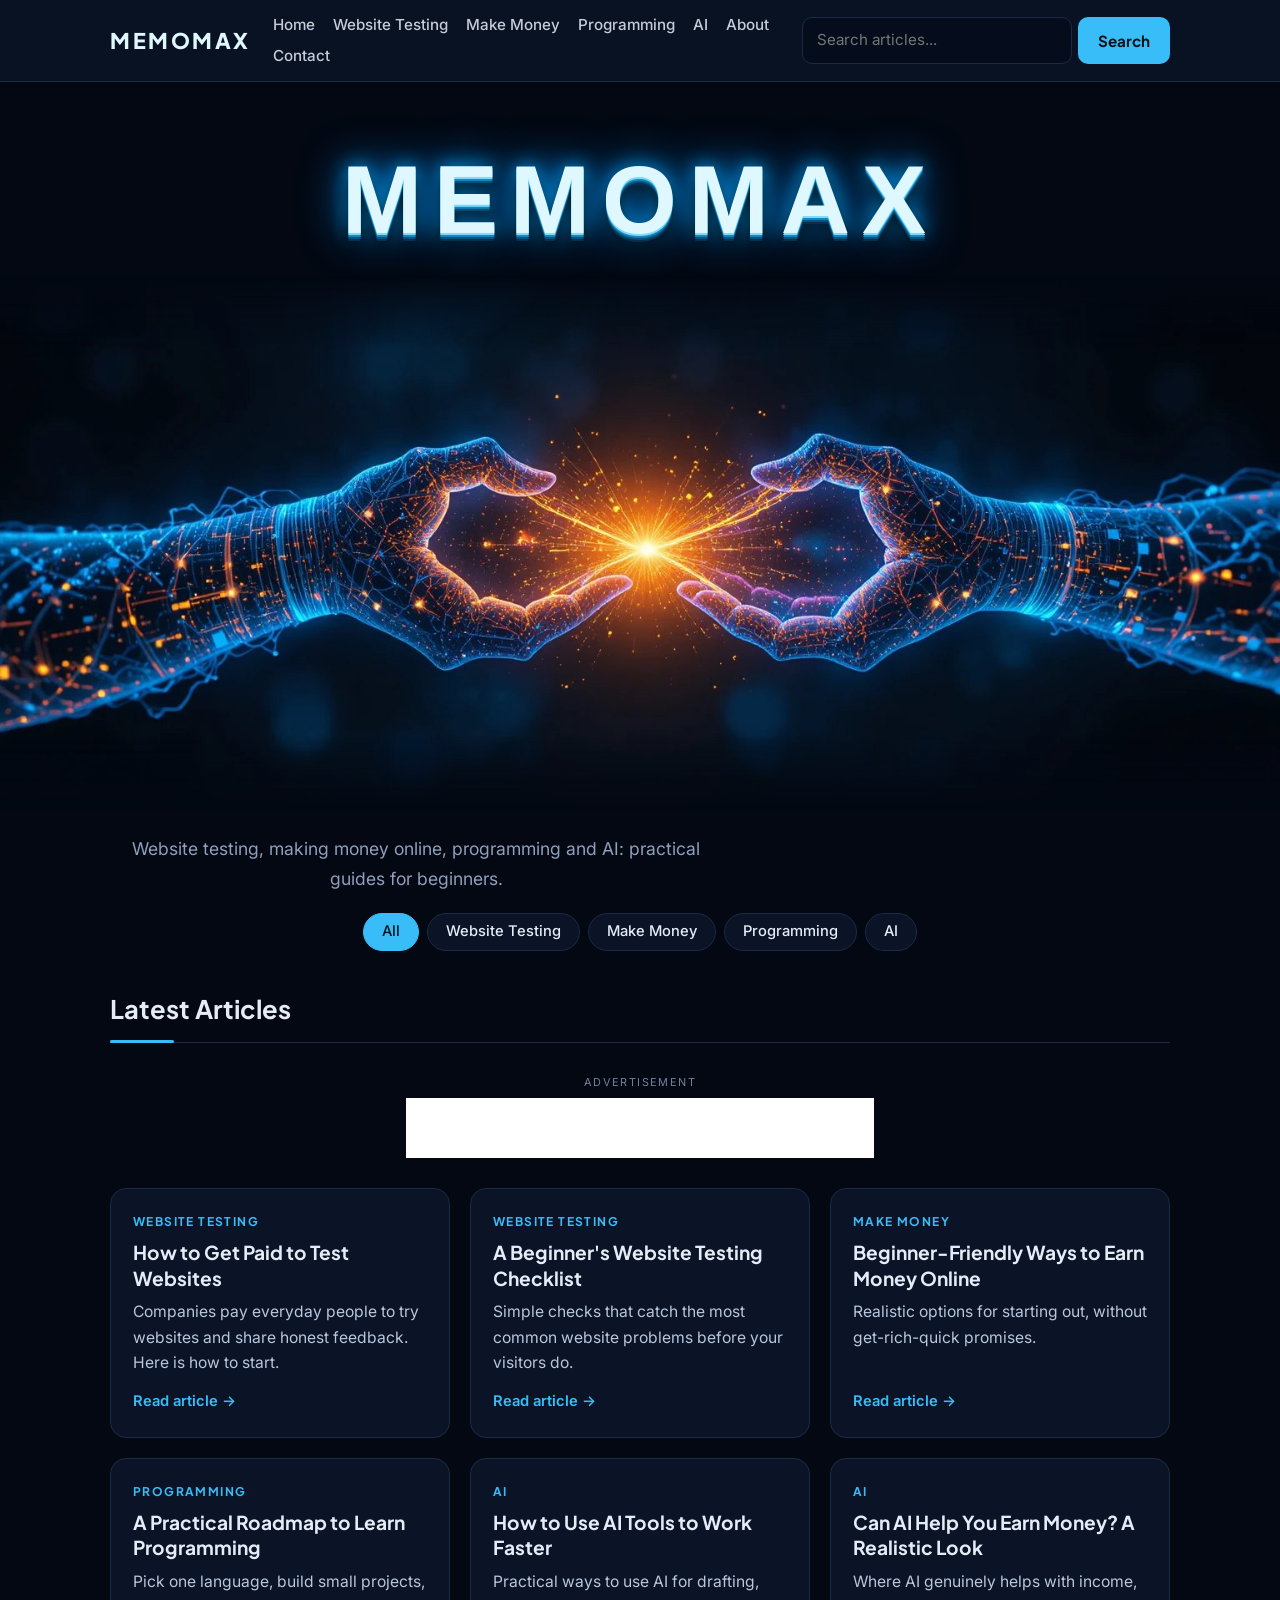
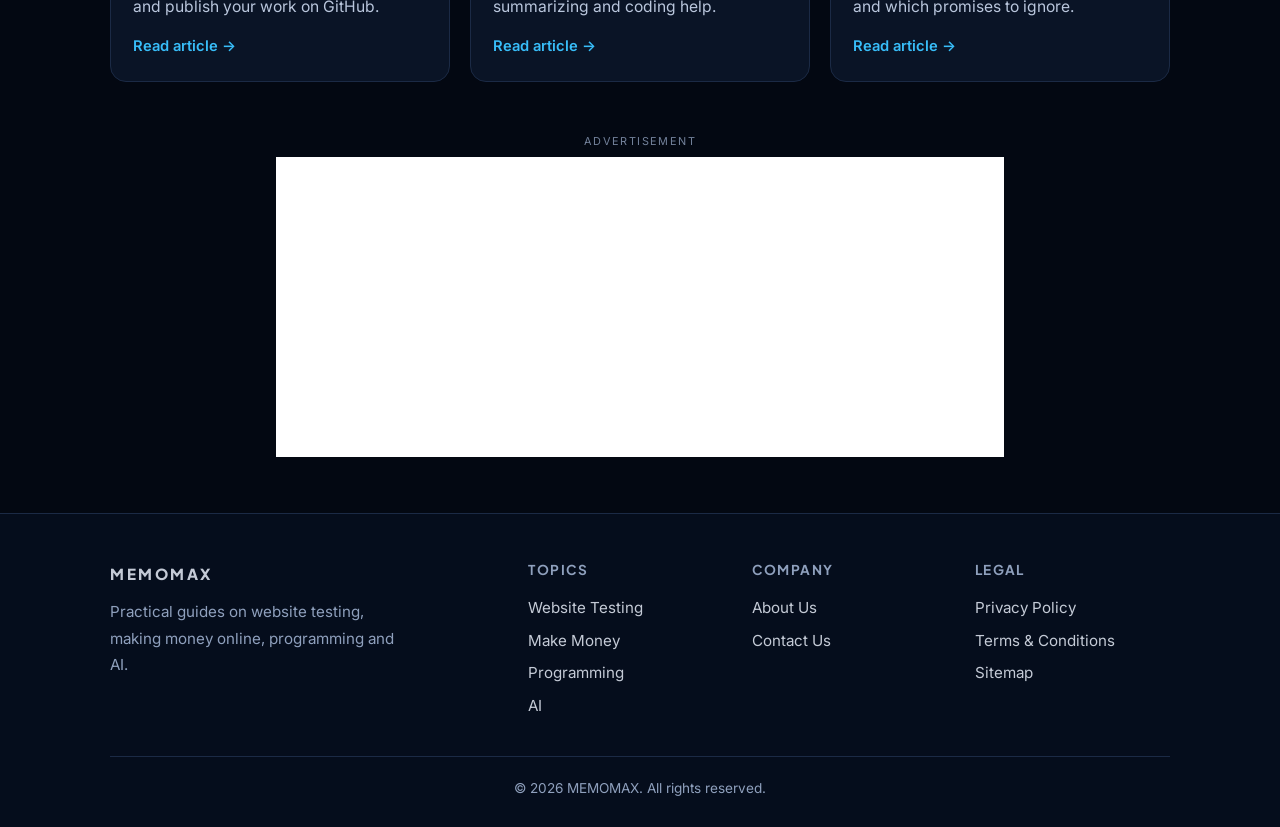
==== index.html @ edf7ff1e "Add files via upload" ====
<!DOCTYPE html><html lang="en" dir="ltr"><head><meta charset="utf-8"><meta name="viewport" content="width=device-width,initial-scale=1"><meta name="color-scheme" content="dark"><meta name="theme-color" content="#030812">
<title>Home | MEMOMAX</title><meta name="description" content="Website testing, making money online, programming and AI: practical guides for beginners."><meta property="og:title" content="Home"><meta property="og:description" content="Website testing, making money online, programming and AI: practical guides for beginners."><meta property="og:type" content="website"><meta property="og:site_name" content="MEMOMAX">
<link rel="icon" href="data:image/svg+xml,%3Csvg xmlns='http://www.w3.org/2000/svg' viewBox='0 0 100 100'%3E%3Crect width='100' height='100' rx='22' fill='%23061426'/%3E%3Ctext x='50' y='70' font-size='62' text-anchor='middle' fill='%2338bdf8' font-family='Arial' font-weight='900'%3EM%3C/text%3E%3C/svg%3E"><link rel="preconnect" href="https://fonts.googleapis.com"><link rel="preconnect" href="https://fonts.gstatic.com" crossorigin>
<link href="https://fonts.googleapis.com/css2?family=Inter:wght@400;500;600&family=Plus+Jakarta+Sans:wght@600;700;800&display=swap" rel="stylesheet"><link rel="stylesheet" href="style.css"><link rel="stylesheet" href="hero.css"><link rel="canonical" href="https://memomax1.github.io/oi/"><meta property="og:url" content="https://memomax1.github.io/oi/"></head><body>
<section class="heroband"><h1>MEMOMAX</h1><img src="hero.jpg" width="1536" height="640" alt="Two glowing human hands about to touch, with an orange energy spark between them"></section>
<div class="w intro"><p>Website testing, making money online, programming and AI: practical guides for beginners.</p><div class="chips" id="chips"></div></div>
<main class="w"><h2 id="hd"></h2><div class="grid" id="list"></div></main>
<script src="posts.js"></script>
<script src="ads.js"></script>
<script src="site.js" data-root=""></script></body></html>
---- style.css ----
:root{--bg:#030812;--card:#0a1426;--tx:#e6ecf7;--mu:#8fa0bd;--ac:#38bdf8;--bd:#1b2a45;--hf:'Plus Jakarta Sans',Inter,system-ui,sans-serif;color-scheme:dark}
*{box-sizing:border-box}html{scroll-behavior:smooth;-webkit-text-size-adjust:100%}
body{margin:0;font-family:Inter,system-ui,-apple-system,'Segoe UI',Arial,sans-serif;font-size:17px;background:var(--bg);color:var(--tx);line-height:1.75;-webkit-font-smoothing:antialiased}
h1,h2,h3,h4,.logo,button{font-family:var(--hf)}
a{color:var(--ac);text-decoration:none}a:hover{text-decoration:underline}:focus-visible{outline:2px solid var(--ac);outline-offset:3px;border-radius:4px}
::selection{background:#38bdf844}
.w{max-width:1100px;margin:auto;padding:0 20px}.narrow{max-width:760px}
header{background:rgba(10,20,38,.9);backdrop-filter:blur(10px);border-bottom:1px solid var(--bd);position:sticky;top:0;z-index:5}
.top{display:flex;flex-wrap:wrap;align-items:center;gap:10px 22px;padding:12px 20px}
.logo{font-weight:800;font-size:1.35rem;letter-spacing:2.5px;color:#dff7ff}.logo:hover{text-decoration:none}
nav{display:flex;flex-wrap:wrap;gap:4px 18px;flex:1}nav a{color:var(--tx);font-weight:500;font-size:.95rem;opacity:.85}nav a:hover{opacity:1;color:var(--ac);text-decoration:none}
form.s{display:flex;gap:6px}input,textarea{font:inherit;font-size:.95rem;padding:9px 14px;border:1px solid var(--bd);border-radius:10px;background:#050d1c;color:var(--tx)}
input:focus,textarea:focus{border-color:var(--ac);outline:0}
button{font-weight:700;font-size:.95rem;background:var(--ac);color:#031018;border:0;border-radius:10px;padding:9px 20px;cursor:pointer}button:hover{filter:brightness(1.1)}
.intro p{font-size:1.1rem;max-width:620px;margin:0 auto}
.chips{display:flex;flex-wrap:wrap;gap:8px;justify-content:center;margin:18px 0 8px}.chips a{border:1px solid var(--bd);background:var(--card);color:var(--tx);padding:5px 18px;border-radius:99px;font-size:.92rem;font-weight:500}.chips a:hover{border-color:var(--ac);text-decoration:none}.chips a.on{background:var(--ac);color:#031018;border-color:var(--ac)}
main>h2,.related h2{font-size:1.6rem;margin:36px 0 18px;padding-bottom:10px;border-bottom:1px solid var(--bd);position:relative}
main>h2::after,.related h2::after{content:"";position:absolute;left:0;bottom:-1px;width:64px;height:3px;background:var(--ac);border-radius:3px}
.grid{display:grid;grid-template-columns:repeat(auto-fill,minmax(290px,1fr));gap:20px;padding-bottom:20px}
.card{display:flex;flex-direction:column;background:var(--card);border:1px solid var(--bd);border-radius:16px;padding:22px;transition:.2s}
.card:hover{transform:translateY(-4px);border-color:var(--ac);box-shadow:0 10px 30px #38bdf81f}
.card h3{margin:8px 0;font-size:1.2rem;line-height:1.35}.card a.t{color:var(--tx)}.card a.t:hover{color:var(--ac);text-decoration:none}.card p{margin:0 0 14px;color:#b9c6dc;font-size:.98rem;line-height:1.6}
.card .more{margin-top:auto;font-weight:600;font-size:.92rem}
.tag{font-family:var(--hf);font-size:.75rem;color:var(--ac);font-weight:700;text-transform:uppercase;letter-spacing:1.4px}.mu{color:var(--mu);font-size:.88rem}
article,.page{background:var(--card);border:1px solid var(--bd);border-radius:18px;padding:40px clamp(20px,5vw,52px);margin:32px 0}
article h1,.page h1{font-size:clamp(1.9rem,4.5vw,2.6rem);line-height:1.2;margin:10px 0 12px;font-weight:800;letter-spacing:-.5px}
.meta{color:var(--mu);font-size:.9rem;margin:0 0 28px;padding-bottom:22px;border-bottom:1px solid var(--bd)}.back{display:inline-block;margin-bottom:18px;font-size:.92rem;font-weight:600}
.post-body p,.page p{margin:0 0 1.2em;color:#d3dcec}.post-body h2{font-size:1.5rem;line-height:1.3;margin:1.9em 0 .6em}.post-body ul{margin:0 0 1.3em;color:#d3dcec}.post-body li{margin:.45em 0}
.page h1{margin-bottom:22px}form.c{display:grid;gap:12px;margin-top:20px}
footer{border-top:1px solid var(--bd);margin-top:56px;padding:44px 0 26px;background:#050d1c}
.fgrid{display:grid;grid-template-columns:2fr 1fr 1fr 1fr;gap:28px}.fgrid h4{margin:0 0 10px;font-size:.85rem;text-transform:uppercase;letter-spacing:1.4px;color:var(--mu)}
.fgrid a{display:block;color:var(--tx);opacity:.85;padding:3px 0;font-size:.95rem}.fgrid p{margin:8px 0 0;font-size:.95rem;max-width:300px}
.copy{text-align:center;color:var(--mu);font-size:.85rem;margin:34px 0 0;padding-top:20px;border-top:1px solid var(--bd)}
@media(max-width:720px){.fgrid{grid-template-columns:1fr 1fr}.fgrid>div:first-child{grid-column:1/-1}body{font-size:16px}.top{padding:10px 16px}}
.ad{margin:30px auto;max-width:728px;text-align:center;overflow:hidden}.ad small{display:block;color:var(--mu);font-size:.68rem;letter-spacing:1.4px;text-transform:uppercase;margin-bottom:6px;opacity:.8}
.rail{position:absolute;top:120px;z-index:1;width:160px}.rail .ad{margin:0}.rail.l{left:calc(50% - 730px)}.rail.r{right:calc(50% - 730px)}
---- hero.css ----
.heroband{background:var(--bg);text-align:center;overflow:hidden}
.heroband h1{margin:0;padding:34px 12px 0;font-family:Arial,sans-serif;font-size:clamp(42px,8vw,96px);font-weight:900;letter-spacing:12px;color:#dff7ff;text-shadow:0 2px 0 #7bdcff,0 4px 0 #1685bb,0 6px 0 #07517d,0 8px 0 #06304e,0 12px 15px rgba(0,0,0,.9),0 0 20px #00aaff,0 0 45px #008cff}
.heroband img{display:block;width:100%;max-width:1500px;height:auto;margin:-8px auto 0;-webkit-mask-image:linear-gradient(transparent,#000 14%,#000 86%,transparent);mask-image:linear-gradient(transparent,#000 14%,#000 86%,transparent)}
@media(max-width:600px){.heroband h1{letter-spacing:5px;padding-top:24px}}
.intro{text-align:center;padding:24px 16px 0}.intro p{color:var(--mu);margin:0}
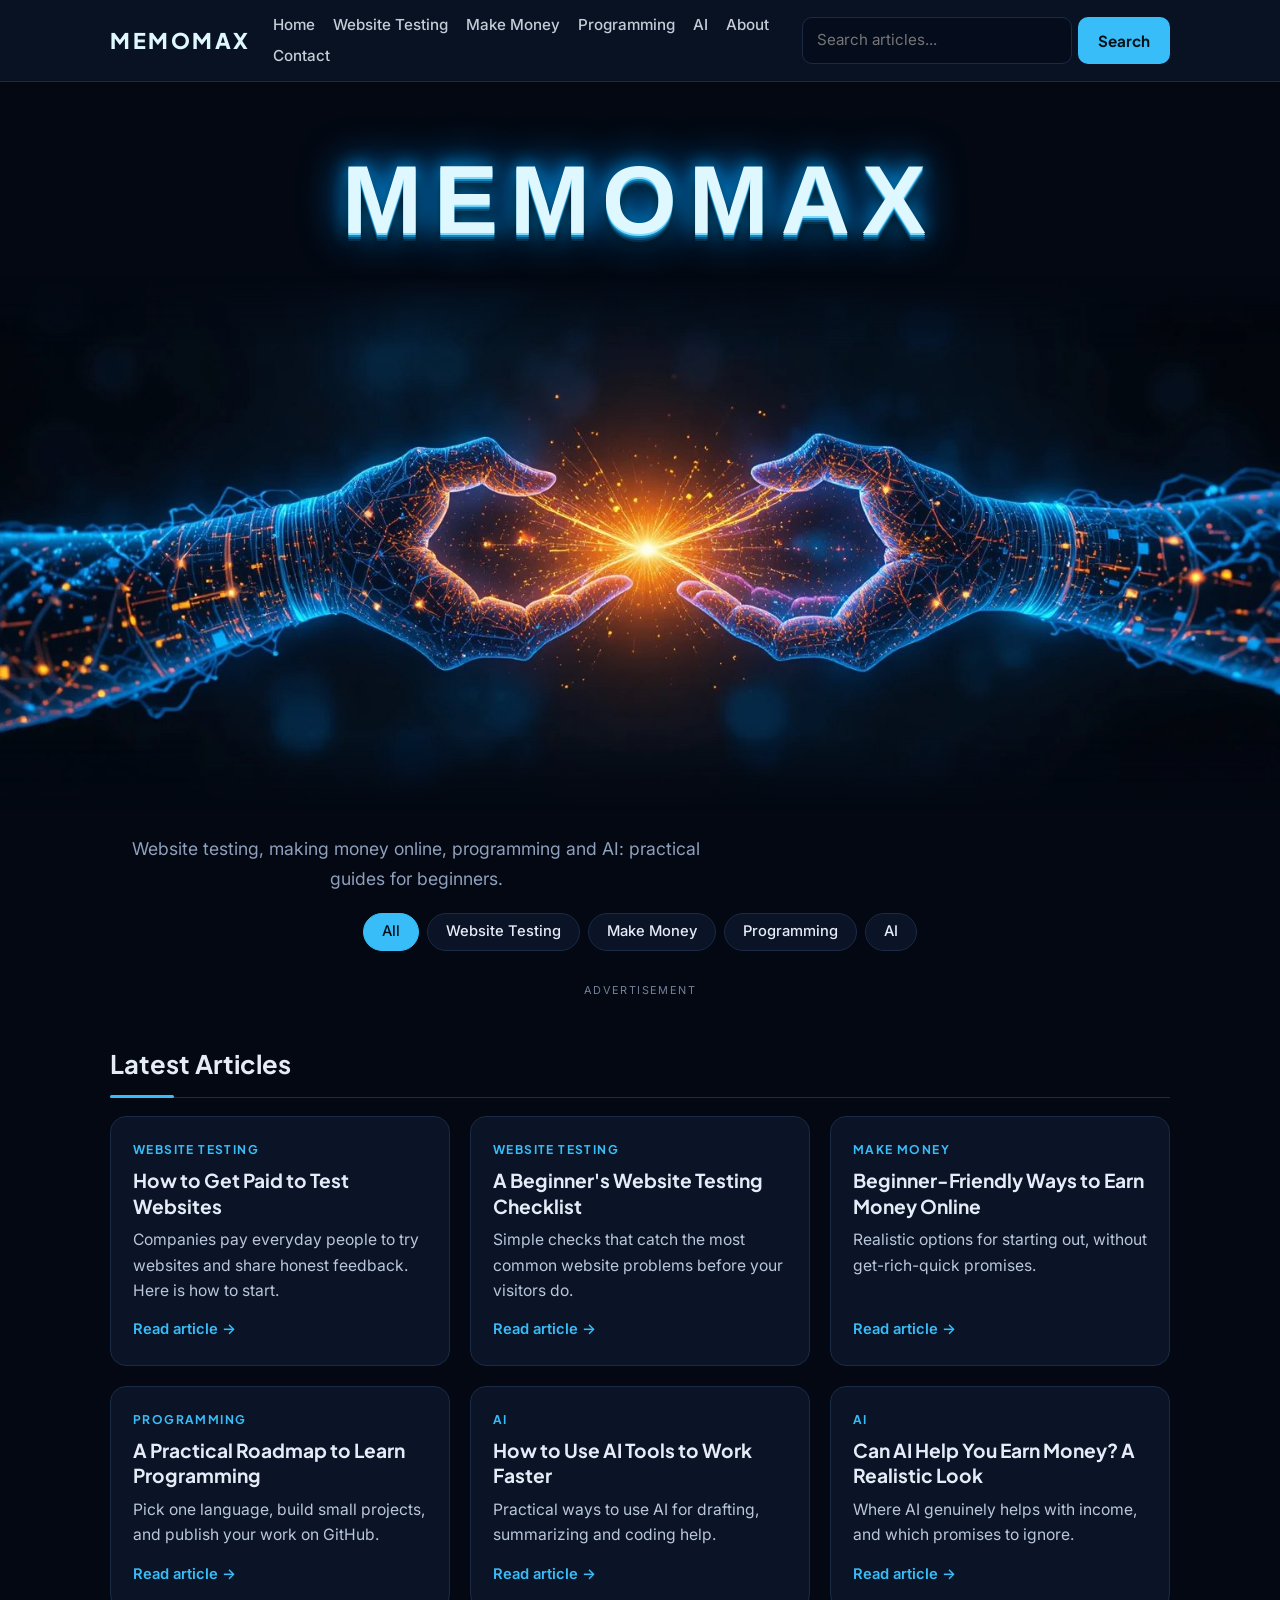
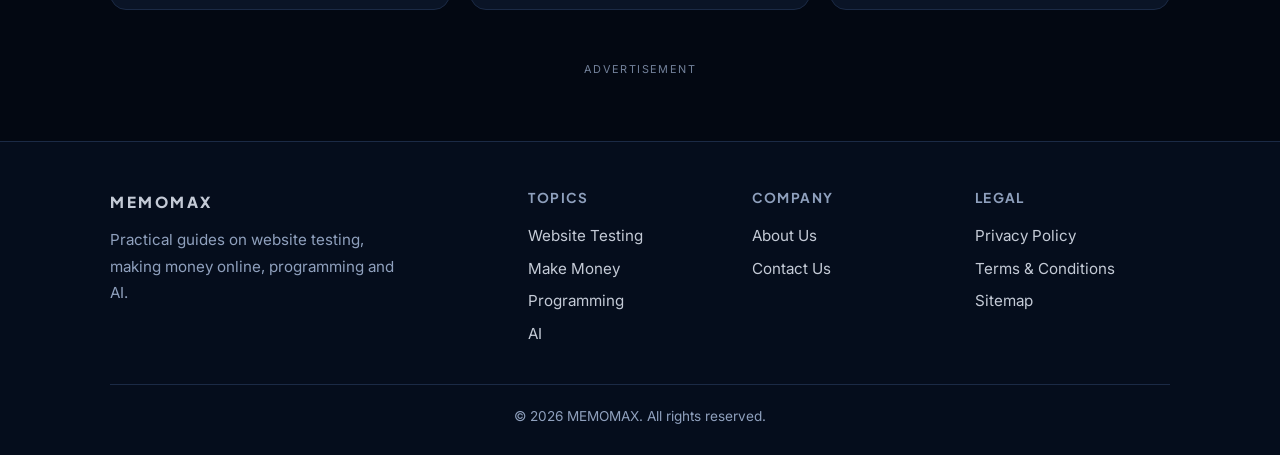
==== commit b4faa8ee: "Add files via upload" ====
--- a/index.html
+++ b/index.html
@@ -1,10 +1,12 @@
 <!DOCTYPE html><html lang="en" dir="ltr"><head><meta charset="utf-8"><meta name="viewport" content="width=device-width,initial-scale=1"><meta name="color-scheme" content="dark"><meta name="theme-color" content="#030812">
 <title>Home | MEMOMAX</title><meta name="description" content="Website testing, making money online, programming and AI: practical guides for beginners."><meta property="og:title" content="Home"><meta property="og:description" content="Website testing, making money online, programming and AI: practical guides for beginners."><meta property="og:type" content="website"><meta property="og:site_name" content="MEMOMAX">
 <link rel="icon" href="data:image/svg+xml,%3Csvg xmlns='http://www.w3.org/2000/svg' viewBox='0 0 100 100'%3E%3Crect width='100' height='100' rx='22' fill='%23061426'/%3E%3Ctext x='50' y='70' font-size='62' text-anchor='middle' fill='%2338bdf8' font-family='Arial' font-weight='900'%3EM%3C/text%3E%3C/svg%3E"><link rel="preconnect" href="https://fonts.googleapis.com"><link rel="preconnect" href="https://fonts.gstatic.com" crossorigin>
-<link href="https://fonts.googleapis.com/css2?family=Inter:wght@400;500;600&family=Plus+Jakarta+Sans:wght@600;700;800&display=swap" rel="stylesheet"><link rel="stylesheet" href="style.css"><link rel="stylesheet" href="hero.css"><link rel="canonical" href="https://memomax1.github.io/oi/"><meta property="og:url" content="https://memomax1.github.io/oi/"></head><body>
+<link href="https://fonts.googleapis.com/css2?family=Inter:wght@400;500;600&family=Plus+Jakarta+Sans:wght@600;700;800&display=swap" rel="stylesheet"><link rel="stylesheet" href="style.css"><link rel="stylesheet" href="hero.css"><link rel="canonical" href="https://memomax1.github.io/oi/"><meta property="og:url" content="https://memomax1.github.io/oi/"><script src="ads.js"></script><script async src="https://www.googletagmanager.com/gtag/js?id=G-7CJ5W8JZD7"></script><script>window.dataLayer=window.dataLayer||[];function gtag(){dataLayer.push(arguments)}gtag("js",new Date());gtag("config","G-7CJ5W8JZD7");</script></head><body>
+<script>adSlot("railLeft",null,"rail l")</script>
 <section class="heroband"><h1>MEMOMAX</h1><img src="hero.jpg" width="1536" height="640" alt="Two glowing human hands about to touch, with an orange energy spark between them"></section>
 <div class="w intro"><p>Website testing, making money online, programming and AI: practical guides for beginners.</p><div class="chips" id="chips"></div></div>
+<script>adSlot("homeTop","homeTopMobile")</script>
 <main class="w"><h2 id="hd"></h2><div class="grid" id="list"></div></main>
+<script>adSlot("homeBottom")</script>
 <script src="posts.js"></script>
-<script src="ads.js"></script>
 <script src="site.js" data-root=""></script></body></html>
